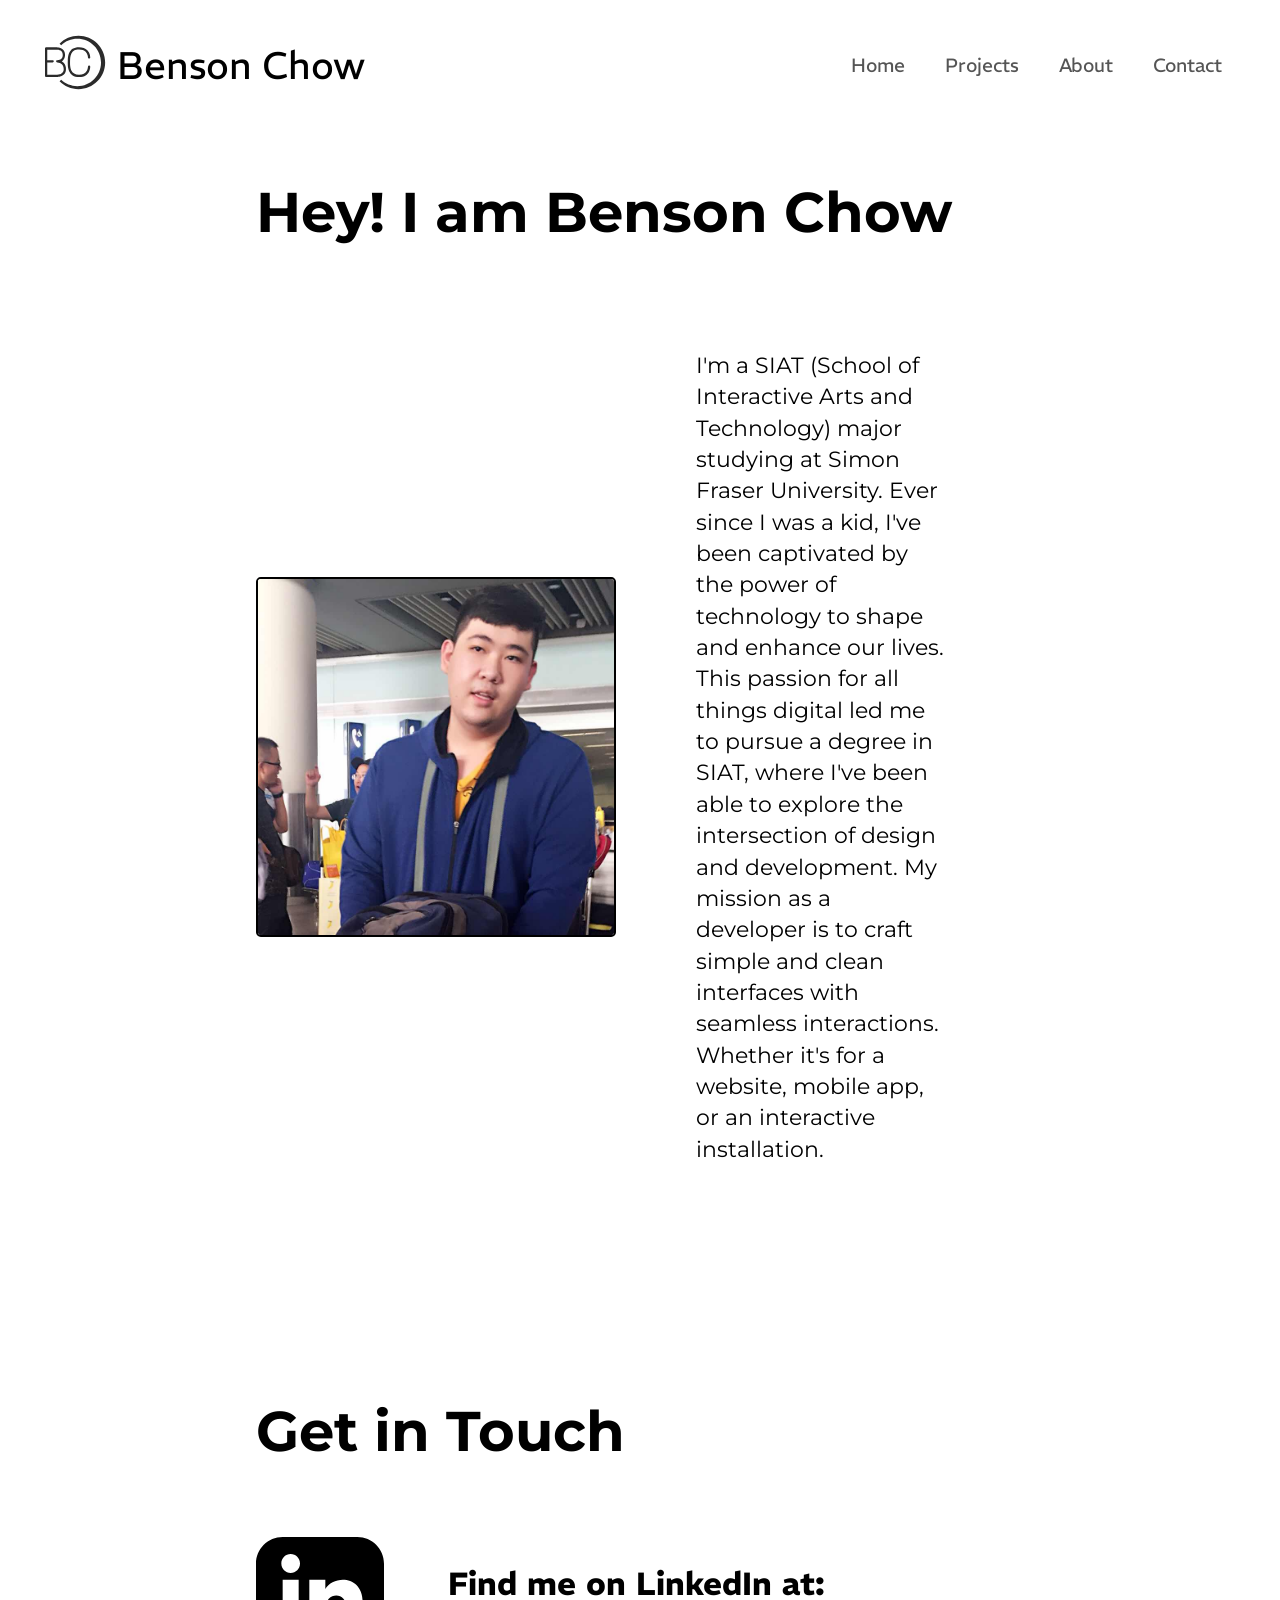
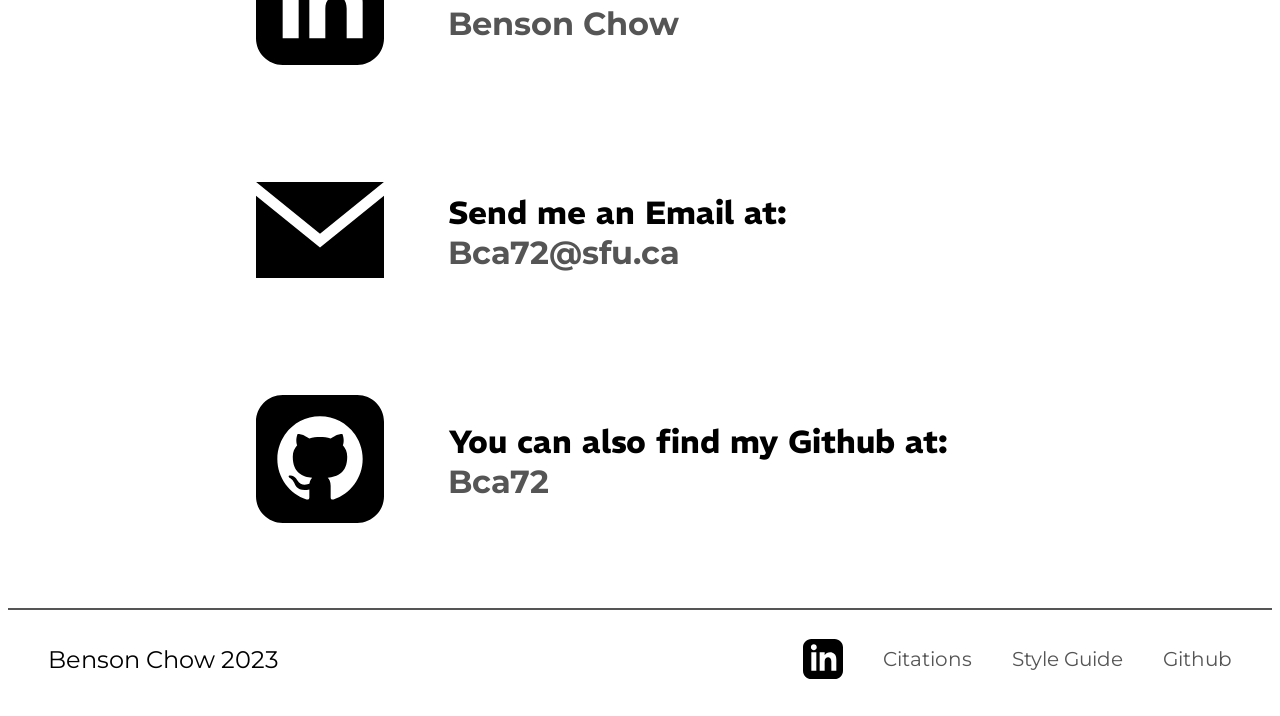
==== about.html @ c785b23c "Initial" ====
<!DOCTYPE html>
<html lang="en">

<head>
    <meta charset="utf-8">
    <meta name="viewport" content="width=device-width, initial-scale=1.0">
    <title>About Me</title>
    <link rel="icon" type="image/x-icon" href="icons/LogoNoBG.svg">
    <link rel="preconnect" href="https://fonts.googleapis.com">
    <link rel="preconnect" href="https://fonts.gstatic.com" crossorigin>
    <link href="https://fonts.googleapis.com/css2?family=Montserrat:wght@300&family=Roboto:wght@100&display=swap"
        rel="stylesheet">
    <link rel="stylesheet" href="https://fonts.googleapis.com/css?family=REM">
    <link rel="stylesheet" href="https://fonts.googleapis.com/css?family=Roboto">
    <link rel="stylesheet" href="https://necolas.github.io/normalize.css/8.0.1/normalize.css">
    <link href="css/style.css" rel="stylesheet" />
    <link href="css/animation.css" rel="stylesheet" />
    <link href="css/mediaQueries.css" rel="stylesheet" />
</head>

<body>
    <header>
        <nav>
            <div class="mobile-nav">
                <div class="logo">
                    <a href="index.html"><img src="icons/LogoWBG.svg"></a>
                    <a class="REM name" href="index.html">Benson Chow</a>
                </div>
                <button class="toggle-collapse">
                    <img src="icons/menu.svg" alt="menu icon">
                </button>
            </div>
            <div class="navbar-collapse">
                <div class="nav-links">
                    <a class="REM nav-item" href="index.html">Home</a>
                    <a class="REM nav-item" href="index.html#projects">Projects</a>
                    <a class="REM nav-item" href="about.html">About</a>
                    <a class="REM nav-item" href="#contact">Contact</a>
                </div>
            </div>
        </nav>

    </header>

    <main class="flex">
        <span class="title">
            <h1 class="Montserrat">Hey! I am Benson Chow</h1>
        </span>

        <section class="about-block">
            <div>
                <img class="mypic" alt="my picture" src="img/me.png">
                <div class="about-text">
                    <p>
                        I'm a SIAT (School of Interactive Arts and Technology) major studying at Simon Fraser
                        University.
                        Ever since I was a kid, I've been captivated by the power of technology to shape and enhance our
                        lives.
                        This
                        passion for all things digital led me to pursue a degree in SIAT, where I've been able to
                        explore the
                        intersection of design and development. My mission as a developer is to craft simple and clean
                        interfaces with seamless interactions. Whether it's for a website,
                        mobile app, or an interactive installation.
                    </p>
                </div>
            </div>
        </section>

        <span class="title">
            <h1 class="Montserrat">Get in Touch</h1>
        </span>
        <section id="contact" class="contact-block">
            <div class="contact-content">
                <a href="https://www.linkedin.com/in/benson-chow-83669b24a/"><img class="contact-icon"
                        src="icons/linkedin.svg" alt="linkedin"></a>
                <h2>Find me on LinkedIn at: <a class="un"
                        href="www.linkedin.com/in/bensonchw">Benson Chow</a></h2>
            </div>
            <div class="contact-content">
                <a href="mailto: bca72@sfu.ca"><img class="contact-icon" src="icons/email.svg" alt="email"></a>
                <h2>Send me an Email at: <a class="un" href="mailto: bca72@sfu.ca">Bca72@sfu.ca</a></h2>
            </div>
            <div class="contact-content">
                <a href="https://github.com/Bca72"><img class="contact-icon" src="icons/github.svg" alt="github"></a>
                <h2>You can also find my Github at: <a class="un"
                        href="https://github.com/Bca72">Bca72</a></h2>
            </div>
        </section>

    </main>

    <footer>
        <p><a class="black" href="index.html">Benson Chow</a> 2023</p>
        <div class="footer-links">
            <a href="https://www.linkedin.com/in/benson-chow-83669b24a/" class="footer-link"><img
                    src="icons/linkedin.svg"> </a>
            <a href="citations.txt" class="un footer-link">Citations</a>
            <a href="styleguide.html" class="un footer-link">Style Guide</a>
            <a href="https://github.com/Bca72/IAT339-P3" class="un footer-link">Github</a>
        </div>
    </footer>



    <script src="https://cdnjs.cloudflare.com/ajax/libs/jquery/3.7.0/jquery.min.js"
        integrity="sha512-3gJwYpMe3QewGELv8k/BX9vcqhryRdzRMxVfq6ngyWXwo03GFEzjsUm8Q7RZcHPHksttq7/GFoxjCVUjkjvPdw=="
        crossorigin="anonymous" referrerpolicy="no-referrer">
        </script>

    <script src="js/myscripts.js"></script>
</body>

</html>
---- css/style.css ----
* {
    -webkit-box-sizing: border-box;
    -moz-box-sizing: border-box;
    box-sizing: border-box;
}



:root {

    /* colors */
    --light-gray: #555555;
    --secondary-color: #f4f4f4;

    /* font styles */
    --body-font: "Montserrat", sans-serif;
    --heading-font: "REM", sans-serif;
}

/* Global */
html {
    min-height: 100%;
    min-width: 100%;
    scroll-behavior: smooth;
}

body {
    font-family: 'Montserrat';
    display: flex;
    flex-direction: column;
    min-height: 100vh;
    font-size: 1rem;
}

header {
    font-family: 'REM';
    font-size: 1.2em;
}

main {
    flex: 1;
}

h1,
h2,
h3,
h4 {
    font-family: var(--heading-font);
}

p {
    font-family: var(--body-font);
}

a {
    text-decoration: none;
    font-family: var(--body-font);
    color: var(--light-gray);
}

a:hover {
    color: black;
}

/* navigation bar */
nav {
    display: flex;
    min-width: 100%;
    padding: 1rem 2rem;
    justify-content: space-between;
    align-items: center;
}

nav a {
    color: var(--light-gray);
    text-align: center;
    padding: 1rem 1.1rem;
    text-decoration: none;
}

nav img {
    max-width: 4em;
}

.logo {
    display: flex;
    align-items: center;
    float: none;
}

.logo a {
    padding: 0;
}

.logo .name {
    font-size: 2em;
    color: black;
    padding: 0;
}


.landing {
    min-width: 100%;
    min-height: 100%;
    padding-top: 30vh;
    padding-bottom: 45vh;
}



/* underline link effect */
.un {
    display: inline-block;
    position: relative;
}

.un::after {
    content: '';
    position: absolute;
    width: 100%;
    transform: scaleX(0);
    height: 1px;
    bottom: -1px;
    left: 0;
    background-color: var(--light-gray);
    transform-origin: bottom right;
    transition: transform 0.2s ease-out;
}

.un:hover::after {
    transform: scaleX(1);
    transform-origin: bottom left;
}

.Montserrat {
    font-family: 'Montserrat';
}

.REM {
    font-family: 'REM';
}

.section-title {
    font-size: 2rem;
    min-width: 100vw;
    text-align: center;
}

.bg-light {
    background-color: var(--secondary-color);
}

.bg-white {
    background-color: white;
}

.toggle-collapse {
    display: none;
}

figure {
    padding: 0;
    margin: 2em;
}

.projects {
    display: flex;
    flex-wrap: wrap;
    flex-direction: row;
    justify-content: center;
    padding: 0;
}

.projects figure {
    max-width: 50vw;
}

.project-title {
    font-size: 2rem;
    margin: 1rem 0.5rem 1rem 0.5rem;
}

.project-description {
    max-width: 100%;
    margin-top: 0;
    margin-left: 0.5rem;
    margin-bottom: 2rem;
    font-size: 1.2rem;
    word-wrap: break-word
}

.title {
    display: flex;
    width: 100%;
    justify-content: center;
}

.title h1 {
    font-size: 3.5rem;
    padding: 0;
    margin: 3.5rem 0;
    width: 60vw;
}

.about-block {
    display: block;
    width: 100%;
    margin-bottom: 8rem;
}

.about-block div {
    display: flex;
    align-items: center;
    justify-content: space-between;
    width: 60vw;
    margin: auto;
    padding-top: 0;
}

.about-text {
    display: flex;
    flex-direction: column;
}

.about-block p {
    max-width: 50vw;
    font-size: 1.4rem;
    margin: 3rem 5rem;
    line-height: 1.4;
}

.mypic {
    max-height: 40vh;
    border: 2px solid #000;
    border-radius: 0.3em;
}

.contact-block {
    display: flex;
    flex-direction: column;
    width: 100%;
    justify-content: center;
    align-items: center;
}

.contact-content {
    display: flex;
    width: 60vw;
    margin-top: 1rem;
    margin-bottom: 5rem;
}

.contact-icon {
    width: 8rem;
}

.contact-content h2 {
    font-size: 2rem;
    margin-left: 4rem;
}

.image-box {
    display: block;
    max-width: 100%;
    overflow: hidden;
    border: 2px solid #000;
    border-radius: 0.3em;
}

.image-box img {
    max-width: 100%;
    height: 50em;
    transition: all 0.3s;
    display: block;
    padding: 0;
    transform: scale(1);
    margin: 0;
}

.image-box:hover img {
    transform: scale(1.05);
}


.project-block {
    display: flex;
    width: 100%;
    margin-bottom: 2rem;
    justify-content: center;
}

.project-block .container {
    display: flex;
    flex-direction: column;
    width: 60vw;
    padding: 0;
    margin: 0;
}


.project-block-img {
    max-height: 60vh;
    max-width: 100%;
    border: 2px solid #000;
    border-radius: 0.4em;
}

.project-block figure {
    margin: 0;
}

.project-block figure figcaption p {
    max-width: 20vw;
    padding: 0;
    margin: 1em 0 2em 0;
    font-size: 1.3em;
    font-style: italic;
}

.project-block-text {
    margin: 0;
    margin-bottom: 2rem;
}

.project-block-text h2 {
    display: block;
    font-size: 2.2rem;
    margin: 0;
}

.project-block-text p {
    display: block;
    font-size: 1.25rem;
    line-height: 1.4;
    margin-right: 0.5em;
}

.to-top {
    border-radius: 5rem;
    width: 10vw;
    color: white;
    background-color: #555555;
    text-decoration: none;
    transition-property: background-color;
    transition-duration: 0.5s;
    margin-left: 20vw;
    margin-bottom: 2rem;
}

.to-top:hover {
    background-color: #000000;
}

.video-container {
    position: relative;
    padding-bottom: 56.25%;
    /* 16:9 */
    height: 0;
    margin-bottom: 4em;
}

.video-container iframe {
    position: absolute;
    top: 0;
    left: 0;
    width: 100%;
    height: 100%;
}

/* footer */
footer {
    display: flex;
    border-top: 2px solid var(--light-gray);
    padding: 1.5rem 2.5rem;
    text-align: center;
    justify-content: space-between;
    align-items: center;
}

.footer-links {
    display: flex;
    align-items: center;
}

.footer-link {
    font-size: 1.25rem;
}

footer img {
    height: 2em;
    margin-top: 5px;
}

footer p {
    font-size: 1.5rem;
    margin: 0;
    padding: 0;
}

.footer-link+.footer-link {
    margin-left: 2em;
}

.black {
    color: #000;
}




/*fixes figcation overflowing*/
figure {
    display: table;
}


figcaption {
    display: table-caption;
    caption-side: bottom;
}
---- css/animation.css ----
/* referenced from: https://css-tricks.com/snippets/css/typewriter-effect/ */
.fade-in-text,
.fade-in-text-2 {
  margin: 0 auto;
  border-right: 5px solid rgba(255, 255, 255, .75);
  font-size: 6rem;
  white-space: nowrap;
  overflow: hidden;
  transform: translateY(-50%);
}


/* Animation */
.anim-typewriter {
  animation: typewriter 2s steps(44) 1s 1 normal both,
    blinkTextCursor 500ms steps(44) 0s 7 normal;
}

@keyframes typewriter {
  from {
    width: 0;
  }

  to {
    width: 11em;
  }
}

@keyframes blinkTextCursor {
  from {
    border-right-color: rgba(29, 29, 29, 0.75);
  }

  to {
    border-right-color: transparent;
  }
}

.anim-typewriter-2 {
  animation: typewriter-2 2s steps(44) 4s 1 normal both,
    blinkTextCursor-2 500ms steps(44) 3.5s infinite normal;
}

@keyframes typewriter-2 {
  from {
    width: 0;
  }

  to {
    width: 13em;
  }
}

@keyframes blinkTextCursor-2 {
  from {
    border-right-color: rgba(29, 29, 29, 0.75);
  }

  to {
    border-right-color: transparent;
  }
}


/* down arrow animation */
/* code from: https://unused-css.com/blog/animated-down-arrow/ */
@-moz-keyframes bounce {

  0%,
  20%,
  50%,
  80%,
  100% {
    -moz-transform: translateY(0);
    transform: translateY(0);
  }

  40% {
    -moz-transform: translateY(-30px);
    transform: translateY(-30px);
  }

  60% {
    -moz-transform: translateY(-15px);
    transform: translateY(-15px);
  }
}

@-webkit-keyframes bounce {

  0%,
  20%,
  50%,
  80%,
  100% {
    -webkit-transform: translateY(0);
    transform: translateY(0);
  }

  40% {
    -webkit-transform: translateY(-30px);
    transform: translateY(-30px);
  }

  60% {
    -webkit-transform: translateY(-15px);
    transform: translateY(-15px);
  }
}

@keyframes bounce {

  0%,
  20%,
  50%,
  80%,
  100% {
    -moz-transform: translateY(0);
    -ms-transform: translateY(0);
    -webkit-transform: translateY(0);
    transform: translateY(0);
  }

  40% {
    -moz-transform: translateY(-30px);
    -ms-transform: translateY(-30px);
    -webkit-transform: translateY(-30px);
    transform: translateY(-30px);
  }

  60% {
    -moz-transform: translateY(-15px);
    -ms-transform: translateY(-15px);
    -webkit-transform: translateY(-15px);
    transform: translateY(-15px);
  }
}

.arrow {
  position: fixed;
  bottom: 3em;
  left: 50%;
  margin-left: -20px;
  width: 3em;
  height: 3em;
  background-image: url([data-uri]);
  background-size: contain;
}

.bounce {
  -moz-animation: bounce 2s infinite;
  -webkit-animation: bounce 2s infinite;
  animation: bounce 2s infinite;
}

.fade {
  opacity: 0;
  transition: 500ms all ease-out;
}
---- css/mediaQueries.css ----
/* Media quieres for smaller devices*/
/* mobile screens nav from https://www.youtube.com/watch?v=x-MFJhqRZ7s*/
@media screen and (max-width: 640px) {
    nav {
        display: block;
    }

    .logo .name {
        font-size: 1.5em;
        color: black;
    }

    .mobile-nav {
        display: flex;
        justify-content: space-between;
        align-items: center;
    }

    .landing {
        padding-top: 30vh;
        padding-bottom: 50vh;
    }

    .toggle-collapse {
        display: block;
        max-height: 2em;
    }

    nav .navbar-collapse .nav-item {
        display: block;
    }

    .navbar-collapse {
        width: 100%;
        padding-top: 1em;
        overflow: hidden;
        height: 0vh;
        transition: all 500ms ease;
    }

    .collapse {
        height: 16rem;
        background-color: var(--secondary-color);
    }

    .section-title {
        font-size: 1.5rem;
        min-width: 100vw;
        text-align: center;
    }

    figure {
        padding: 0;
        margin: 0;
    }

    .projects {
        display: flex;
        flex-wrap: wrap;
        flex-direction: column;
    }

    .project-block .container {
        display: flex;
        flex-direction: column;
        width: 90vw;
        padding: 0;
        margin: 0;
    }

    .projects figure {
        display: flex;
        flex-wrap: wrap;
        justify-content: center;
        text-align: center;
        margin: 1.5em 0;
        max-width: 100%;
    }

    .project-block-img {
        max-width: 100%;
        border: 2px solid #000;
        border-radius: 0.4em;
    }
    
    .project-block figure {
        margin: 0;
    }

    .project-block figure figcaption{
        text-align: center;
    }
    
    .project-block figure figcaption p {
        max-width: 90vw;
        padding: 0;
        margin: 0.5em 0 1em 0;
        font-size: 1.3em;
        font-style: italic;
    }
    
    .project-block-text {
        margin: 0;
        margin-bottom: 2rem;
    }
    
    .project-block-text h2 {
        display: block;
        font-size: 2.2rem;
        margin: 0;
    }
    
    .project-block-text p {
        display: block;
        font-size: 1.25rem;
        line-height: 1.4;
        margin-right: 0.5em;
    }

    footer {
        border-top: 2px solid var(--light-gray);
        padding: 1rem;
        text-align: center;
        display: flex;
        justify-content: space-between;
    }

    .footer-link {
        font-size: 1rem;
    }

    .footer-link+.footer-link {
        margin-left: 1em;
    }

    footer p {
        font-size: 1rem;
    }

    .about-block {
        display: block;
        width: 100vw;
        margin-bottom: 5rem;
    }

    .about-block div {
        display: flex;
        align-items: center;
        justify-content: center;
        flex-wrap: wrap;
        width: 80vw;
        margin: auto;
        padding-top: 0;
    }

    .about-block p {
        max-width: 80vw;
        font-size: 1.3rem;
        margin: 0;
        line-height: 1.4;
    }

    .mypic {
        max-width: 80vw;
        margin-bottom: 3rem;
    }

    .title {
        text-align: center;
        max-width: 100vw;
    }
    .title h1 {
        font-size: 3.5rem;
        padding: 0;
        margin: 3.5rem 0;
        width: 100vw;
    }

    .contact-block {
        display: flex;
        flex-direction: column;
        width: 100%;
        justify-content: center;
        align-items: center;
    }

    .contact-content {
        display: flex;
        width: 100vw;
        margin-top: 2rem;
        margin-bottom: 4rem;
        justify-content: center;
    }

    .contact-icon {
        width: 10rem;
    }

    .contact-content h2 {
        display: none;
    }

    .to-top {
        border-radius: 3rem;
        width: 50vw;
        color: white;
        background-color: #555555;
        text-decoration: none;
        transition-property: background-color;
        transition-duration: 0.5s;
        margin-left: 25vw;
        margin-bottom: 2rem;
    }

}




/* mobile screen animations*/
@media screen and (max-width: 640px) {

    .fade-in-text,
    .fade-in-text-2 {
        margin: 0 auto;
        border-right: 2px solid rgba(255, 255, 255, .75);
        font-size: 2em;
        white-space: nowrap;
        overflow: hidden;
        transform: translateY(-50%);
    }

    .arrow {
        position: fixed;
        bottom: 2em;
        left: 50%;
        margin-left: -20px;
        width: 2em;
        height: 2em;
        background-image: url([data-uri]);
        background-size: contain;
    }


    .image-box {
        max-width: 90%;
        overflow: hidden;
        border: 2px solid #000;
        border-radius: 0.3em;
    }

    .image-box img {
        max-width: 100%;
        max-height: 50em;
        height: 50em;
        transition: all 0.3s;
        padding: 0;
        transform: scale(1);
        margin: 0;
    }
}
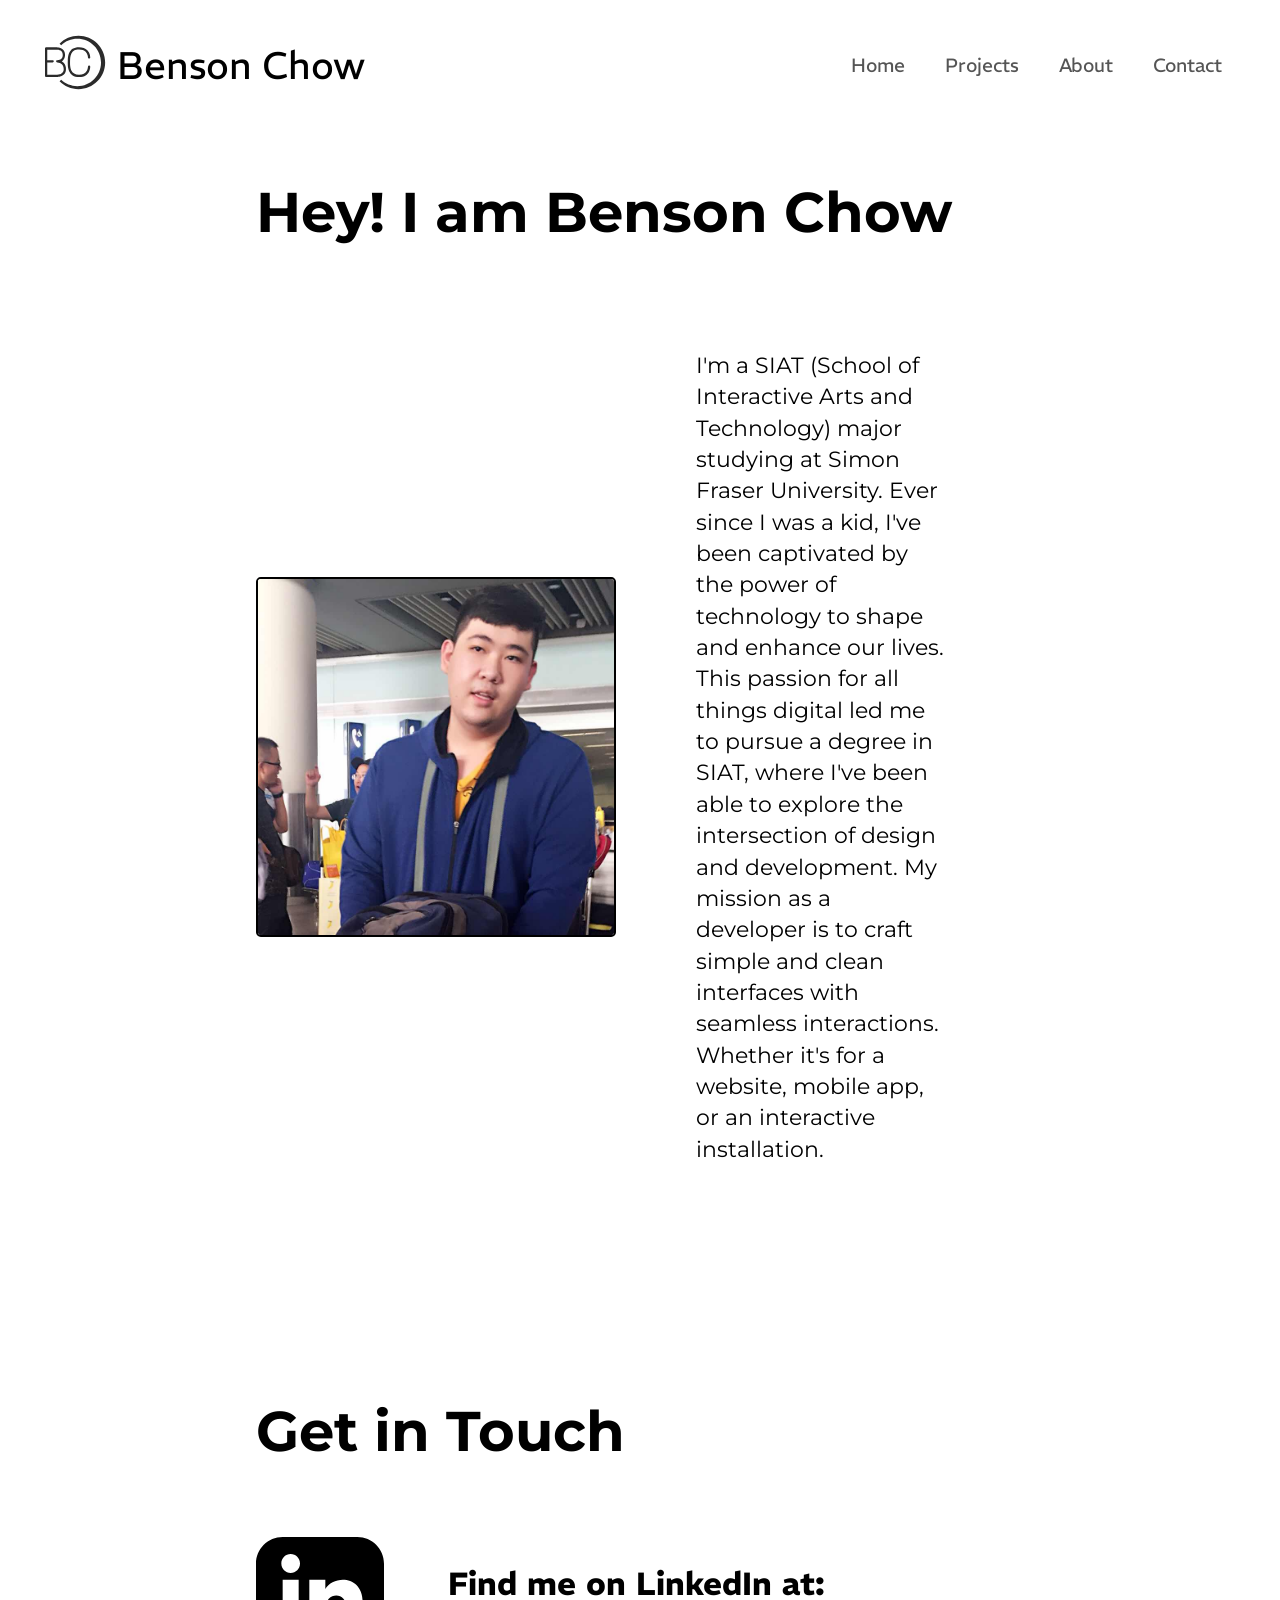
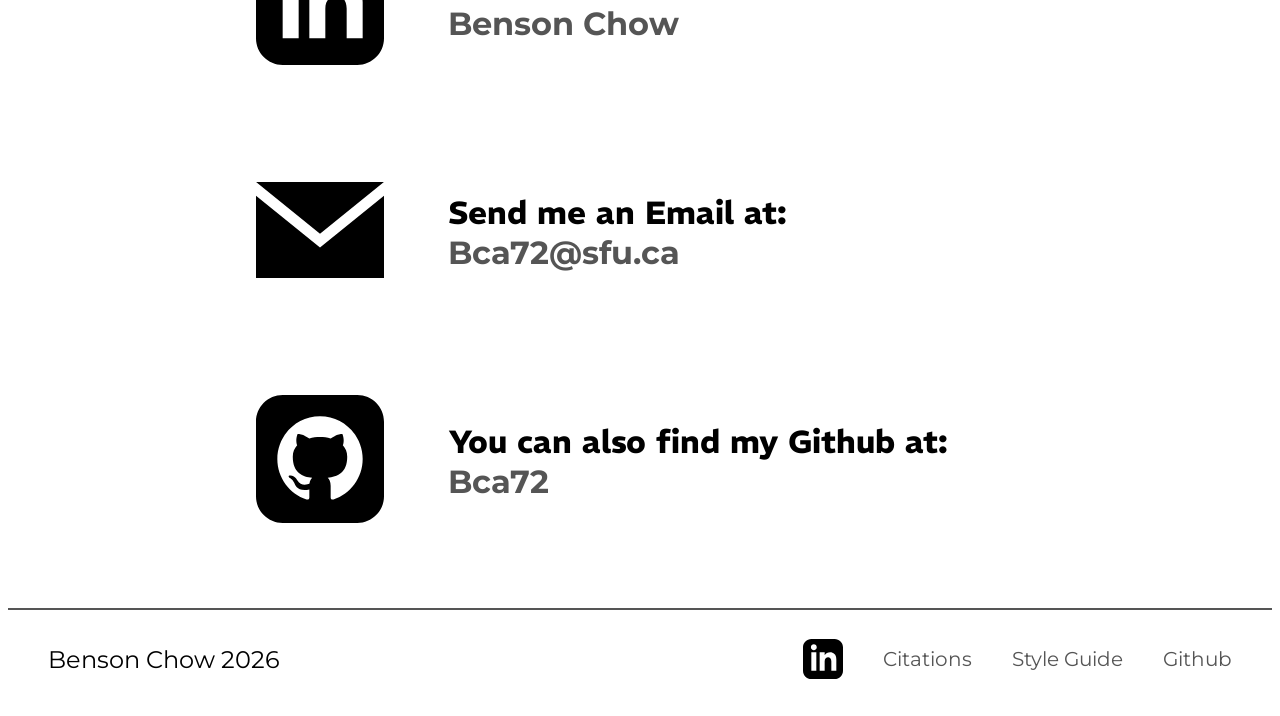
==== commit 396cb562: "Update about.html" ====
--- a/about.html
+++ b/about.html
@@ -91,7 +91,7 @@
     </main>
 
     <footer>
-        <p><a class="black" href="index.html">Benson Chow</a> 2023</p>
+        <p><a class="black" href="index.html">Benson Chow</a> 2026</p>
         <div class="footer-links">
             <a href="https://www.linkedin.com/in/benson-chow-83669b24a/" class="footer-link"><img
                     src="icons/linkedin.svg"> </a>
@@ -111,4 +111,4 @@
     <script src="js/myscripts.js"></script>
 </body>
 
-</html>+</html>
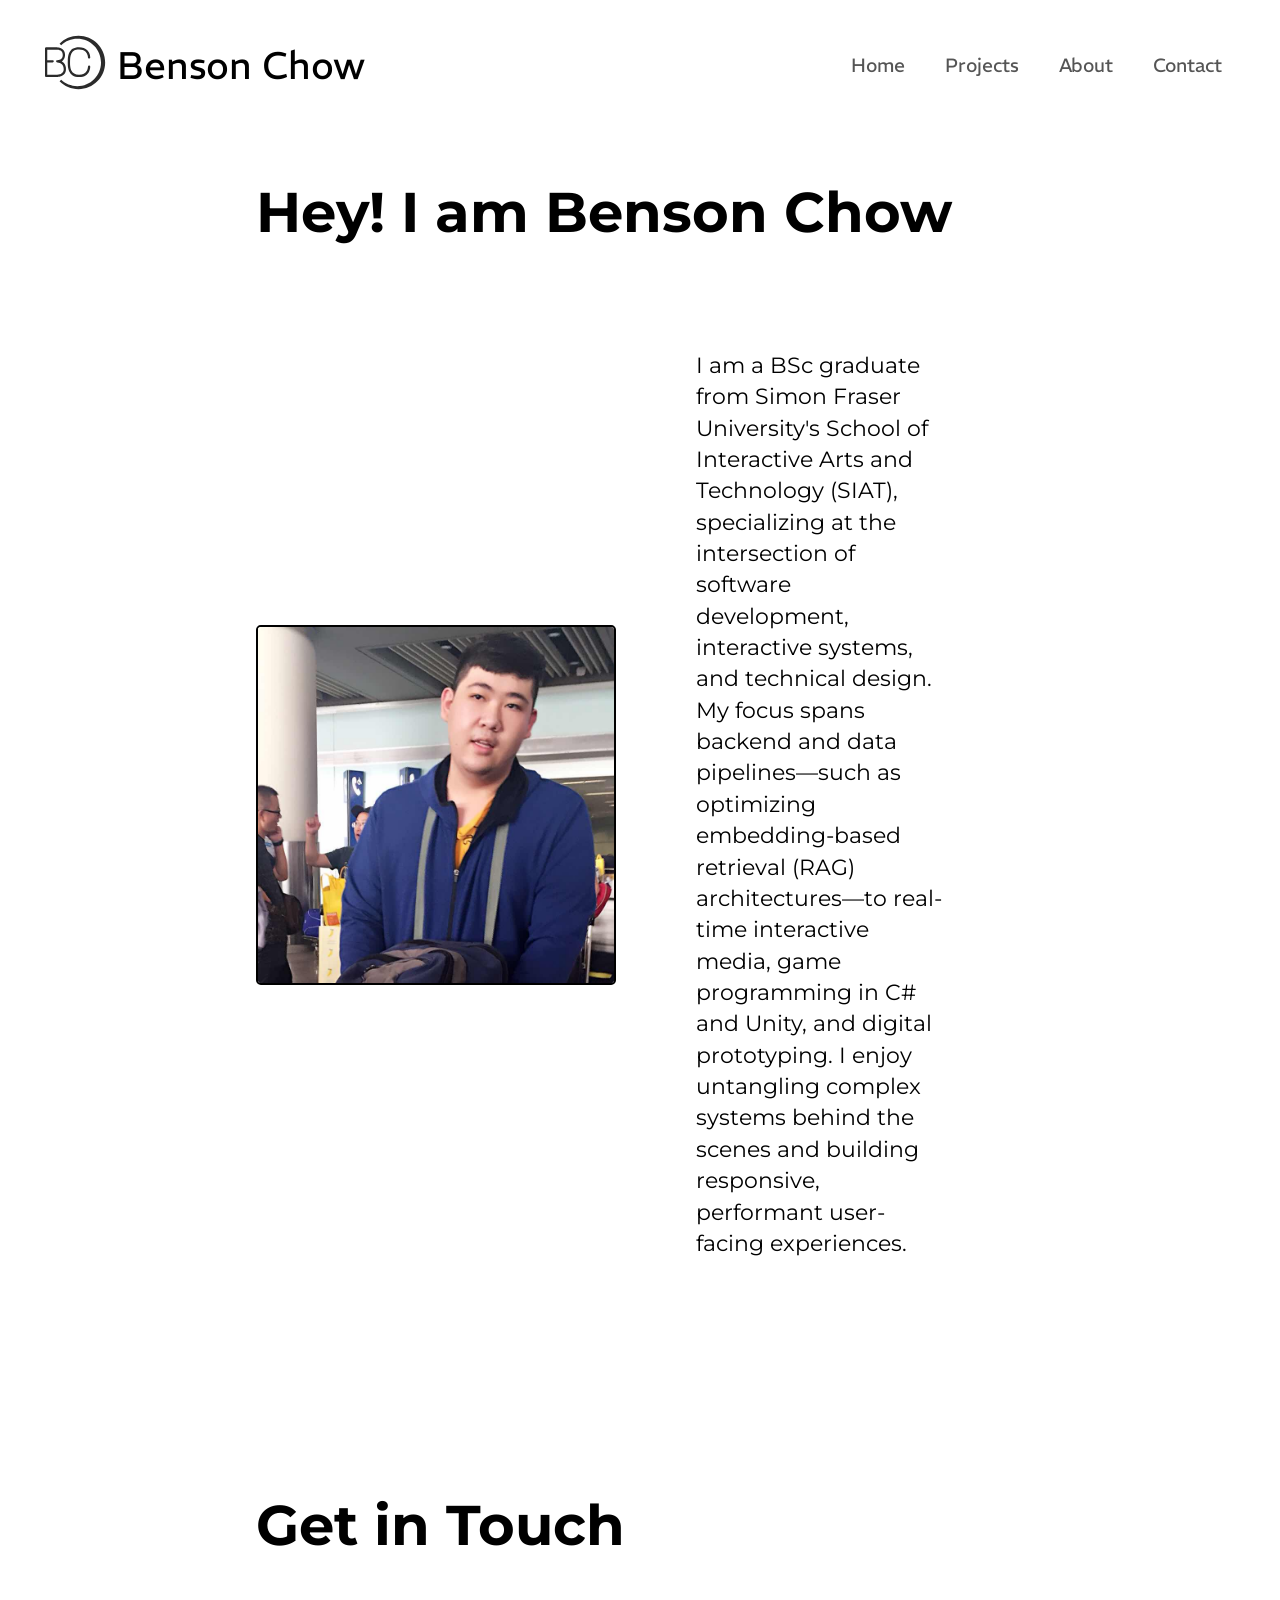
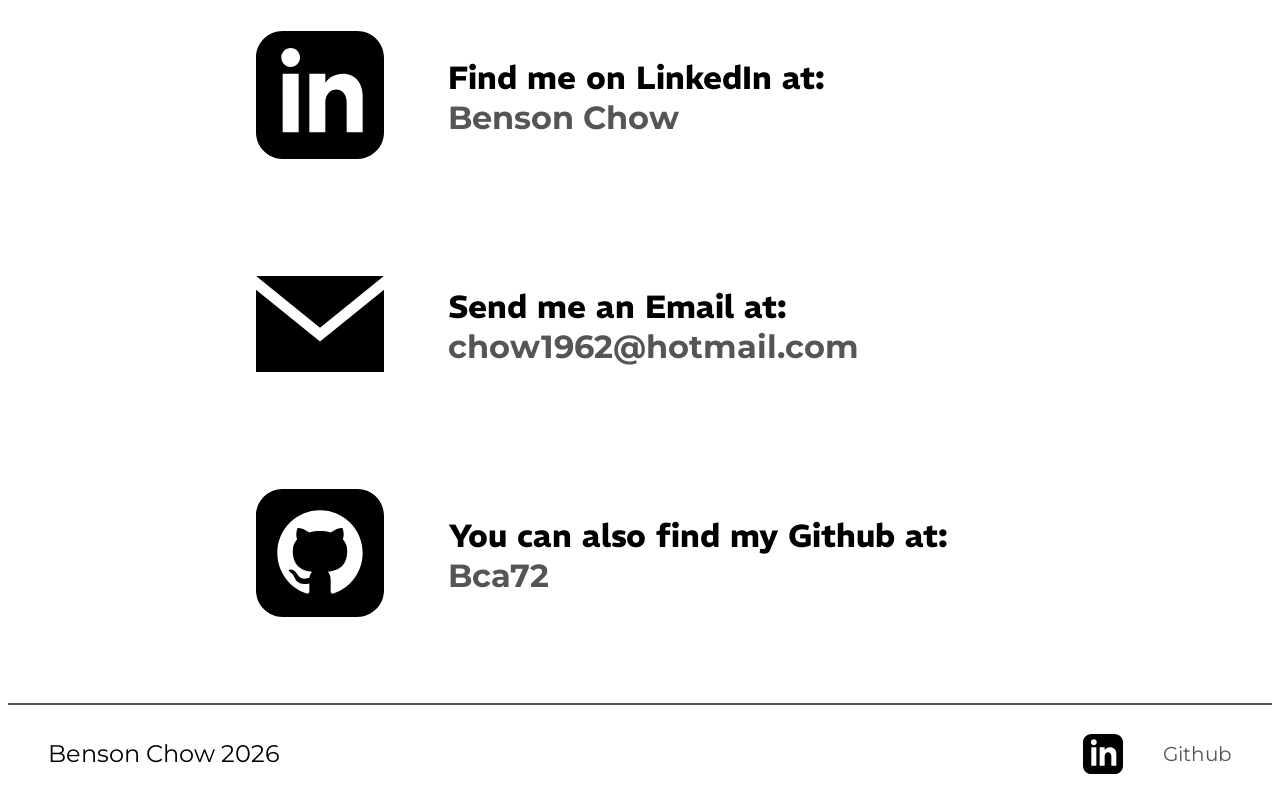
==== commit 280414bf: "Update about.html" ====
--- a/about.html
+++ b/about.html
@@ -52,16 +52,8 @@
                 <img class="mypic" alt="my picture" src="img/me.png">
                 <div class="about-text">
                     <p>
-                        I'm a SIAT (School of Interactive Arts and Technology) major studying at Simon Fraser
-                        University.
-                        Ever since I was a kid, I've been captivated by the power of technology to shape and enhance our
-                        lives.
-                        This
-                        passion for all things digital led me to pursue a degree in SIAT, where I've been able to
-                        explore the
-                        intersection of design and development. My mission as a developer is to craft simple and clean
-                        interfaces with seamless interactions. Whether it's for a website,
-                        mobile app, or an interactive installation.
+                        I am a BSc graduate from Simon Fraser University's School of Interactive Arts and Technology (SIAT), specializing at the intersection of software development, interactive systems, and technical design.
+                        My focus spans backend and data pipelines—such as optimizing embedding-based retrieval (RAG) architectures—to real-time interactive media, game programming in C# and Unity, and digital prototyping. I enjoy untangling complex systems behind the scenes and building responsive, performant user-facing experiences.
                     </p>
                 </div>
             </div>
@@ -72,14 +64,14 @@
         </span>
         <section id="contact" class="contact-block">
             <div class="contact-content">
-                <a href="https://www.linkedin.com/in/benson-chow-83669b24a/"><img class="contact-icon"
+                <a href="www.linkedin.com/in/bensonchw"><img class="contact-icon"
                         src="icons/linkedin.svg" alt="linkedin"></a>
                 <h2>Find me on LinkedIn at: <a class="un"
                         href="www.linkedin.com/in/bensonchw">Benson Chow</a></h2>
             </div>
             <div class="contact-content">
-                <a href="mailto: bca72@sfu.ca"><img class="contact-icon" src="icons/email.svg" alt="email"></a>
-                <h2>Send me an Email at: <a class="un" href="mailto: bca72@sfu.ca">Bca72@sfu.ca</a></h2>
+                <a href="mailto: chow1962@hotmail.com"><img class="contact-icon" src="icons/email.svg" alt="email"></a>
+                <h2>Send me an Email at: <a class="un" href="mailto: chow1962@hotmail.com">chow1962@hotmail.com</a></h2>
             </div>
             <div class="contact-content">
                 <a href="https://github.com/Bca72"><img class="contact-icon" src="icons/github.svg" alt="github"></a>
@@ -95,9 +87,7 @@
         <div class="footer-links">
             <a href="https://www.linkedin.com/in/benson-chow-83669b24a/" class="footer-link"><img
                     src="icons/linkedin.svg"> </a>
-            <a href="citations.txt" class="un footer-link">Citations</a>
-            <a href="styleguide.html" class="un footer-link">Style Guide</a>
-            <a href="https://github.com/Bca72/IAT339-P3" class="un footer-link">Github</a>
+            <a href="https://github.com/Bca72" class="un footer-link">Github</a>
         </div>
     </footer>
 
